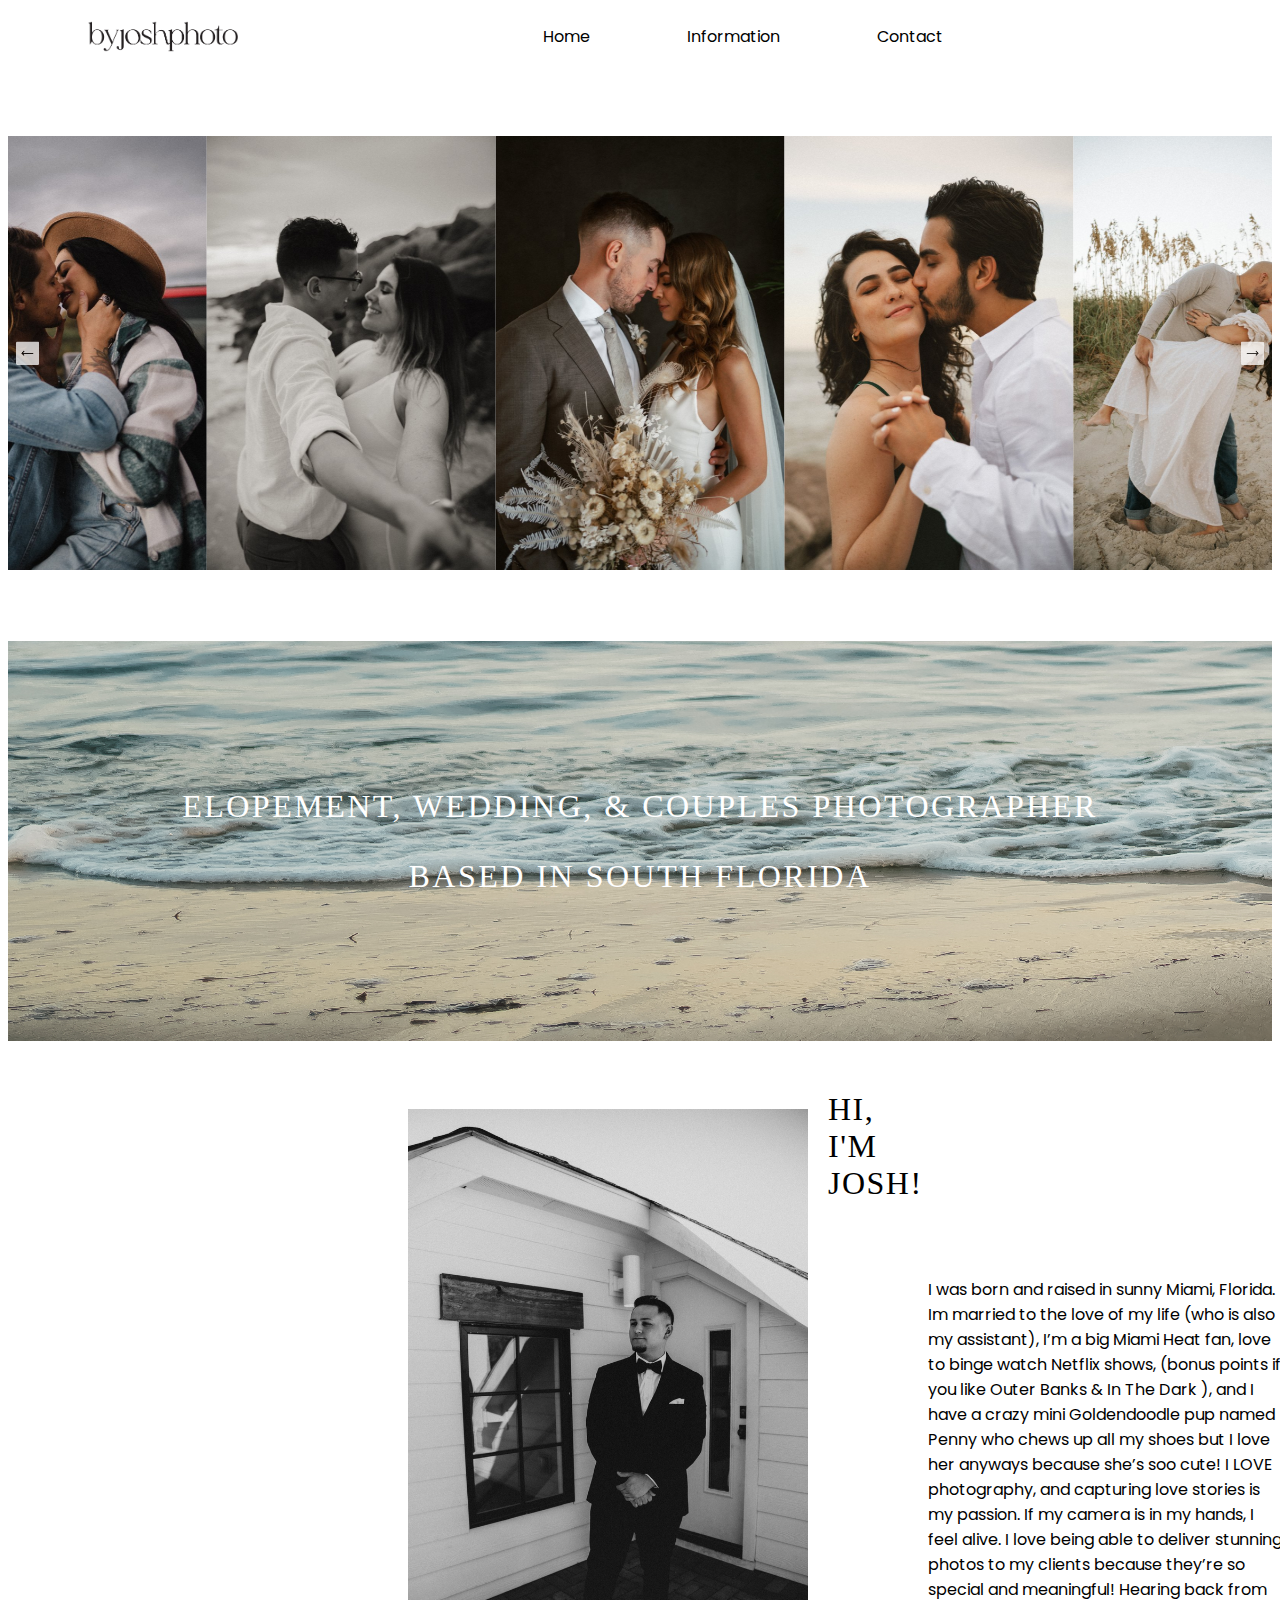
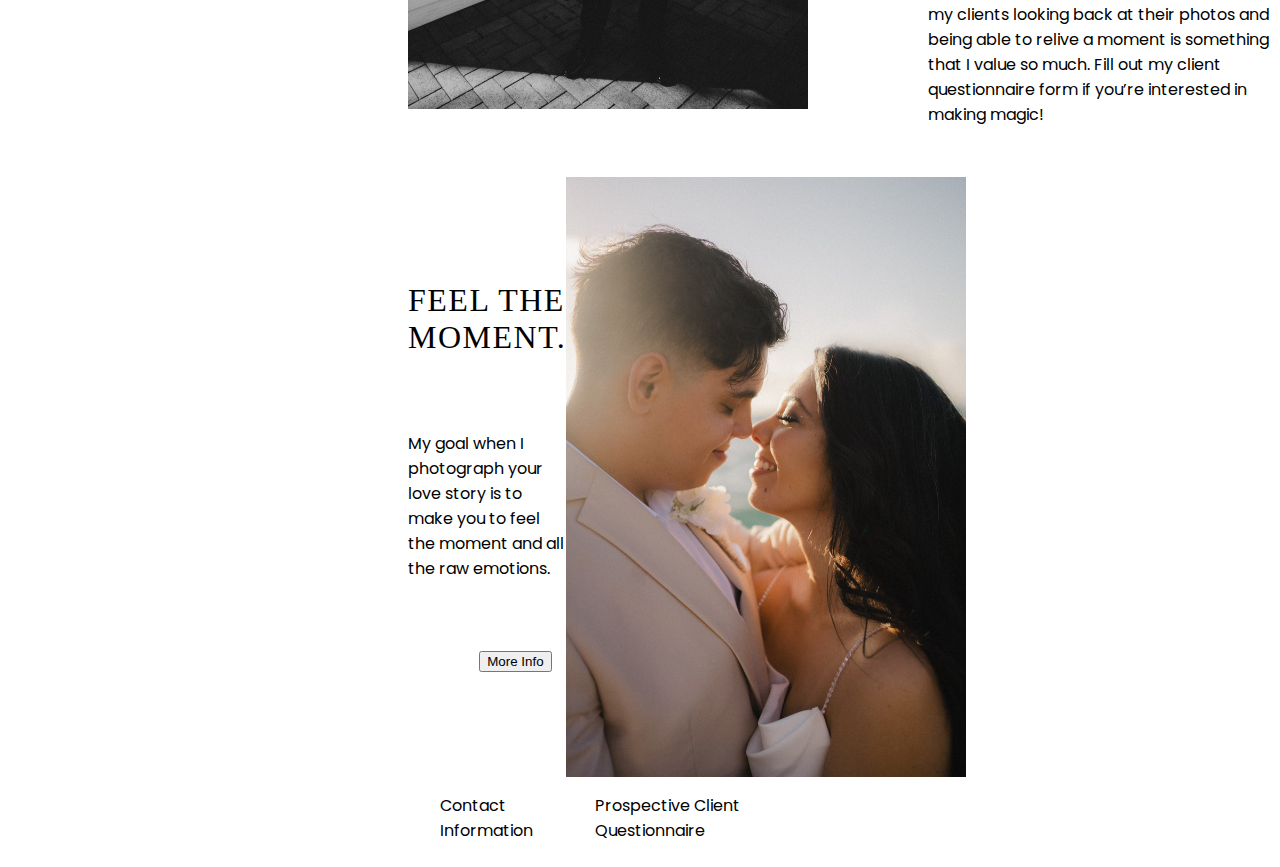
==== html/index.html @ 7a481ea4 "added other pages" ====
<!DOCTYPE html>
<html lang="en">
  <head>
    <title>byjoshphoto</title>
    <meta charset="UTF-8"/>
    <link rel="stylesheet" href="../css/style.css">
  </head>
  <header>
    <div class="nav">
    <img class="logo" src="../byjoshphoto logos/IMG_9912.PNG"/> 
    <div class="navLinks">
    <nav>
        <ul>
            <li><a href="./index.html">Home</a></li>
            <li><a href="./information.html">Information</a></li>
            <li><a href="./contact.html">Contact</a></li>
        </ul>
    </nav>
  </div>
</div>
</header>

<section id="frontPage">
  <h1> <img class="frontPageBackground" src="../byjoshphoto logos/front image.png" alt = "mainpic"></h1>
</section>

<section id="description">
<h2>ELOPEMENT, WEDDING, & COUPLES PHOTOGRAPHER <br> BASED IN SOUTH FLORIDA</h2>
  <img class="ocean" src ="../byjoshphoto logos/BJP07325.jpg" alt ="water"/>
</section>

<div class="aboutMe">
  <div class="centerMe"><img class="me" src="../byjoshphoto logos/me.png"/></div>
  <div class="hiImJosh"><h2>HI, I'M JOSH!</h2>
  <p>I was born and raised in sunny Miami, Florida. Im married to the love of my life (who is also my assistant), I’m a big Miami Heat fan, love to binge watch Netflix shows, (bonus points if you like Outer Banks & In The Dark ), and I have a crazy mini Goldendoodle pup named Penny who chews up all my shoes but I love her anyways because she’s soo cute! I LOVE photography, and capturing love stories is my passion. If my camera is in my hands, I feel alive. I love being able to deliver stunning photos to my clients because they’re so special and meaningful! Hearing back from my clients looking back at their photos and being able to relive a moment is something that I value so much. Fill out my client questionnaire form if you’re interested in making magic!</p>
</div></div>

<div class="ftm">
  <div><h2>FEEL THE MOMENT.</h2>
    <p>My goal when I photograph your love story is to make you to feel the moment and all the raw emotions.</p>
    <a class="removeUnderline" href="../html/information.html">
    <button class="button">More Info</button>
  </a>
  </div>
  <div class="centerRawil"><img class="feelTheMoment" src="../byjoshphoto logos/feel the moment.png"/></div>
  </div>

<div>
  <footer>
    <nav>
      <ul>
        <li><a href="#">Contact Information</a></li>
        <li><a href="#">Prospective Client Questionnaire</a></li>
      </ul>
    </nav>
  </footer>
</div>
</html>
---- css/style.css ----
@import url('https://fonts.googleapis.com/css?family=Poppins');
@import url('https://fonts.googleapis.com/css2?family=Crimson+Text&display=swap');

body {
  font-family: 'Poppins', 'Crimson Text';
}

 header > div {
    padding: 0px 25px 0px 0px;
    display:flex;
    justify-content: space-between;
    align-items: center;
} 

.logo {
    width: 150px;
    margin-left: 80px;
}

  .navLinks {
    margin: 0 auto;
  }

 nav {
    width: 400px;
 }
  
  nav ul {
    list-style: none;
    display: flex;
    justify-content: space-between;
    align-items:center;
    padding-left: 0px;
  }
  
  nav a {
    text-decoration: none;
    color: black;
  }

  .picture {
    width: 98%;
  }

  #frontPage {
    display: flex;
    justify-content: center;
    align-items: center;
    padding-bottom: 50px;
    padding-top: 50px;
  }

  .ocean {
    width: 2700px;
    height: 400px;
    display: flex;
    justify-content: center;
    align-items: center;
  }

  #description {
    display: flex;
    align-items: center;
    justify-content: center;
  }
  
  #description h2 {
    position: absolute;
    z-index: 1;
    color: white;
    font-family: 'Crimson';
    font-size: xx-large;
    font-weight: 100 ;
    letter-spacing: 2.5px;
    line-height: 220%;
    display: flex;
    text-align: center;
  }
  
  #description img {
    position: relative;
    z-index: 0;
  }
  

  .frontPageBackground {
    width:100%;
    display: flex;
    justify-content:center;
    align-items: center;
  }

  .aboutMe {
    display: flex;
    justify-content: space-between;
    align-items: center;
    padding: 50px 100px 0px 400px
  }

  .aboutMe h2 {
    display: flex;
    justify-content: center;
    font-family: 'Crimson';
    letter-spacing: 1.5px;
    font-weight: 350;
    font-size: xx-large;
    margin: 0px 500px 75px 0px;
  }
  
  .me {
    display: block;
    width: 400px; 
    height: 600px; 
    margin-right: 20px; 
  }

  .ftm {
    display: flex;
    justify-content: space-between;
    align-items: center;
    padding: 50px 100px 0px 400px
  }

  .ftm h2 {
    display: flex;
    justify-content: center;
    font-family: 'Crimson';
    letter-spacing: 1.5px;
    font-weight: 350;
    font-size: xx-large;
    margin: 0px 00px 75px 0px;
  }

  .feelTheMoment {
    display: block;
    width: 400px; 
    height: 600px; 
    margin-right: 540px; 
  }

.centerMe {
  display:flex;
  justify-content: center;
  align-items: center;
}

.centerRawil {
  display:flex;
  justify-content: center;
  align-items: center;
}

.aboutMe p {
  display: flex;
  justify-content: center;
  margin: 0px 100px 0px 100px;
  width: 60%; 
}

  footer {
    display: flex;
    justify-content: center;
  }

  .button {
    display: flex;
    justify-content: center;
    margin-left: 45%;
    margin-top: 70px;
    cursor: pointer;
  }

  .removeUnderline {
    text-decoration: none;
  }
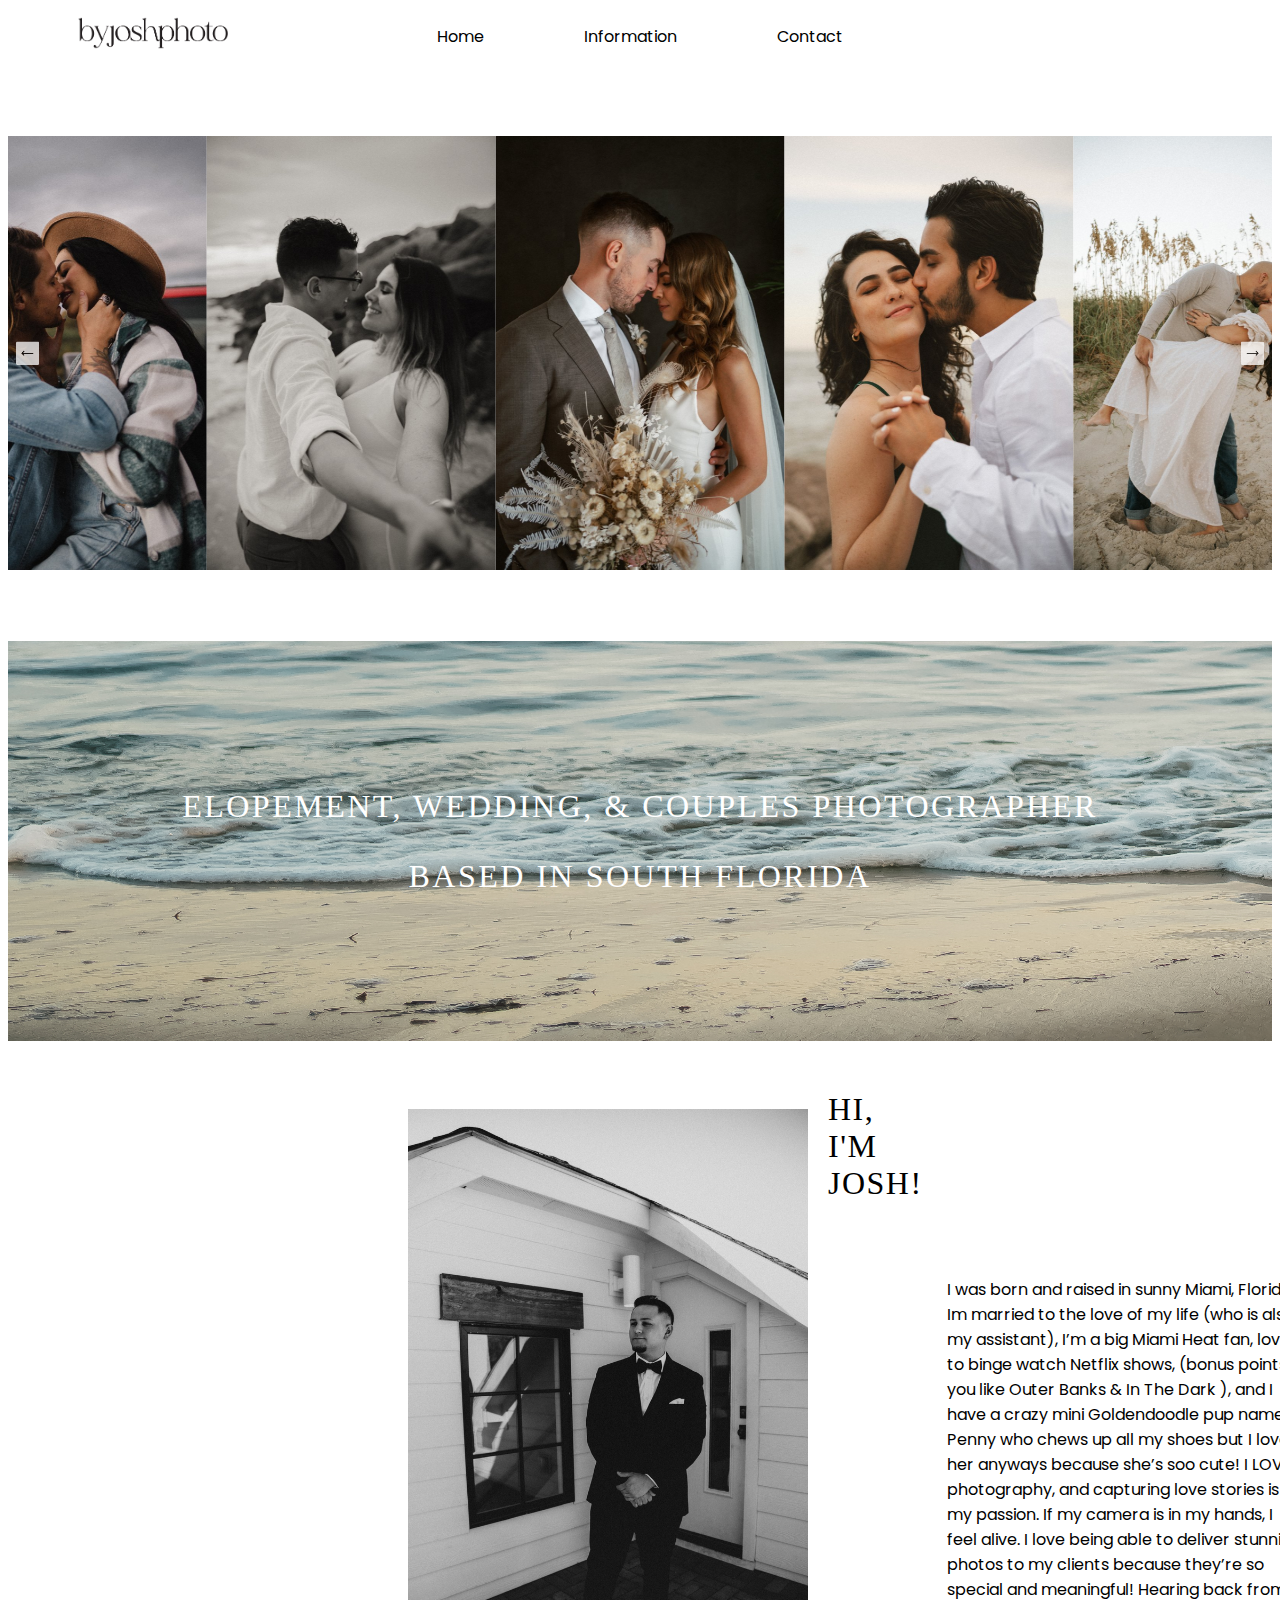
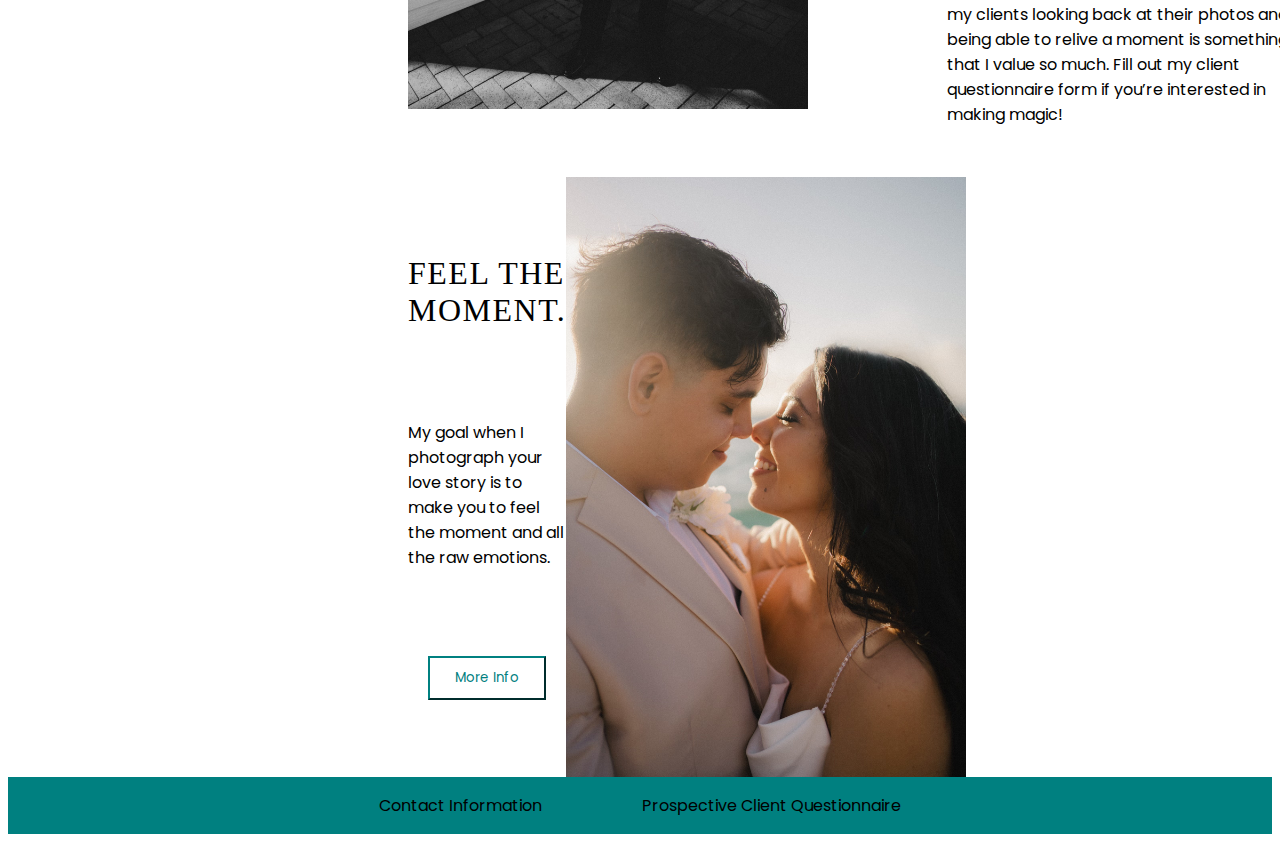
==== commit f326b3f4: "fixed buttons" ====
--- a/html/index.html
+++ b/html/index.html
@@ -6,18 +6,22 @@
     <link rel="stylesheet" href="../css/style.css">
   </head>
   <header>
-    <div class="nav">
-    <img class="logo" src="../byjoshphoto logos/IMG_9912.PNG"/> 
-    <div class="navLinks">
-    <nav>
+
+<div class="navContainer">
+  <div class="logoContainer">
+    <img class="logo" src="../byjoshphoto logos/IMG_9912.PNG"/>
+  </div>
+    <div class="navLinkContainer">
+      <nav>
         <ul>
             <li><a href="./index.html">Home</a></li>
             <li><a href="./information.html">Information</a></li>
             <li><a href="./contact.html">Contact</a></li>
         </ul>
-    </nav>
-  </div>
+      </nav>
+    </div>
 </div>
+
 </header>
 
 <section id="frontPage">
@@ -36,7 +40,7 @@
 </div></div>
 
 <div class="ftm">
-  <div><h2>FEEL THE MOMENT.</h2>
+  <div class="centerFtm"><h2>FEEL THE MOMENT.</h2>
     <p>My goal when I photograph your love story is to make you to feel the moment and all the raw emotions.</p>
     <a class="removeUnderline" href="../html/information.html">
     <button class="button">More Info</button>
--- a/css/style.css
+++ b/css/style.css
@@ -5,38 +5,42 @@
   font-family: 'Poppins', 'Crimson Text';
 }
 
- header > div {
-    padding: 0px 25px 0px 0px;
-    display:flex;
-    justify-content: space-between;
-    align-items: center;
+.logo {
+  width: 150px;
+  margin: 0 0 0 70px;
+}
+
+.navContainer {
+  display: grid;
+  grid-template-columns:1fr;
+  align-items: center;
+}
+
+nav ul {
+  list-style: none;
+  display: flex;
+  justify-content: center;
+  padding: 0;
+}
+
+nav a {
+  text-decoration: none;
+  color: black;
 } 
 
-.logo {
-    width: 150px;
-    margin-left: 80px;
+nav > ul > li {
+  margin: 0 50px;
 }
 
-  .navLinks {
-    margin: 0 auto;
-  }
+.logoContainer {
+  grid-column: 1;
+  grid-row: 1;
+}
 
- nav {
-    width: 400px;
- }
-  
-  nav ul {
-    list-style: none;
-    display: flex;
-    justify-content: space-between;
-    align-items:center;
-    padding-left: 0px;
-  }
-  
-  nav a {
-    text-decoration: none;
-    color: black;
-  }
+.navLinkContainer {
+  grid-column: 1;
+  grid-row: 1;
+}
 
   .picture {
     width: 98%;
@@ -99,7 +103,7 @@
 
   .aboutMe h2 {
     display: flex;
-    justify-content: center;
+    align-items: center;
     font-family: 'Crimson';
     letter-spacing: 1.5px;
     font-weight: 350;
@@ -157,19 +161,28 @@
   width: 60%; 
 }
 
+.centerFtm, .hiImJosh {
+  display: flex;
+  flex-direction: column;
+  align-items: center;
+}
+
   footer {
     display: flex;
     justify-content: center;
+    background-color: teal;
   }
 
   .button {
-    display: flex;
-    justify-content: center;
-    margin-left: 45%;
     margin-top: 70px;
     cursor: pointer;
+    background-color: white;
+    padding: 10px 25px;
+    color: teal;
+    border-color: teal;
+    font-family: 'poppins';
   }
 
   .removeUnderline {
     text-decoration: none;
-  }
+  }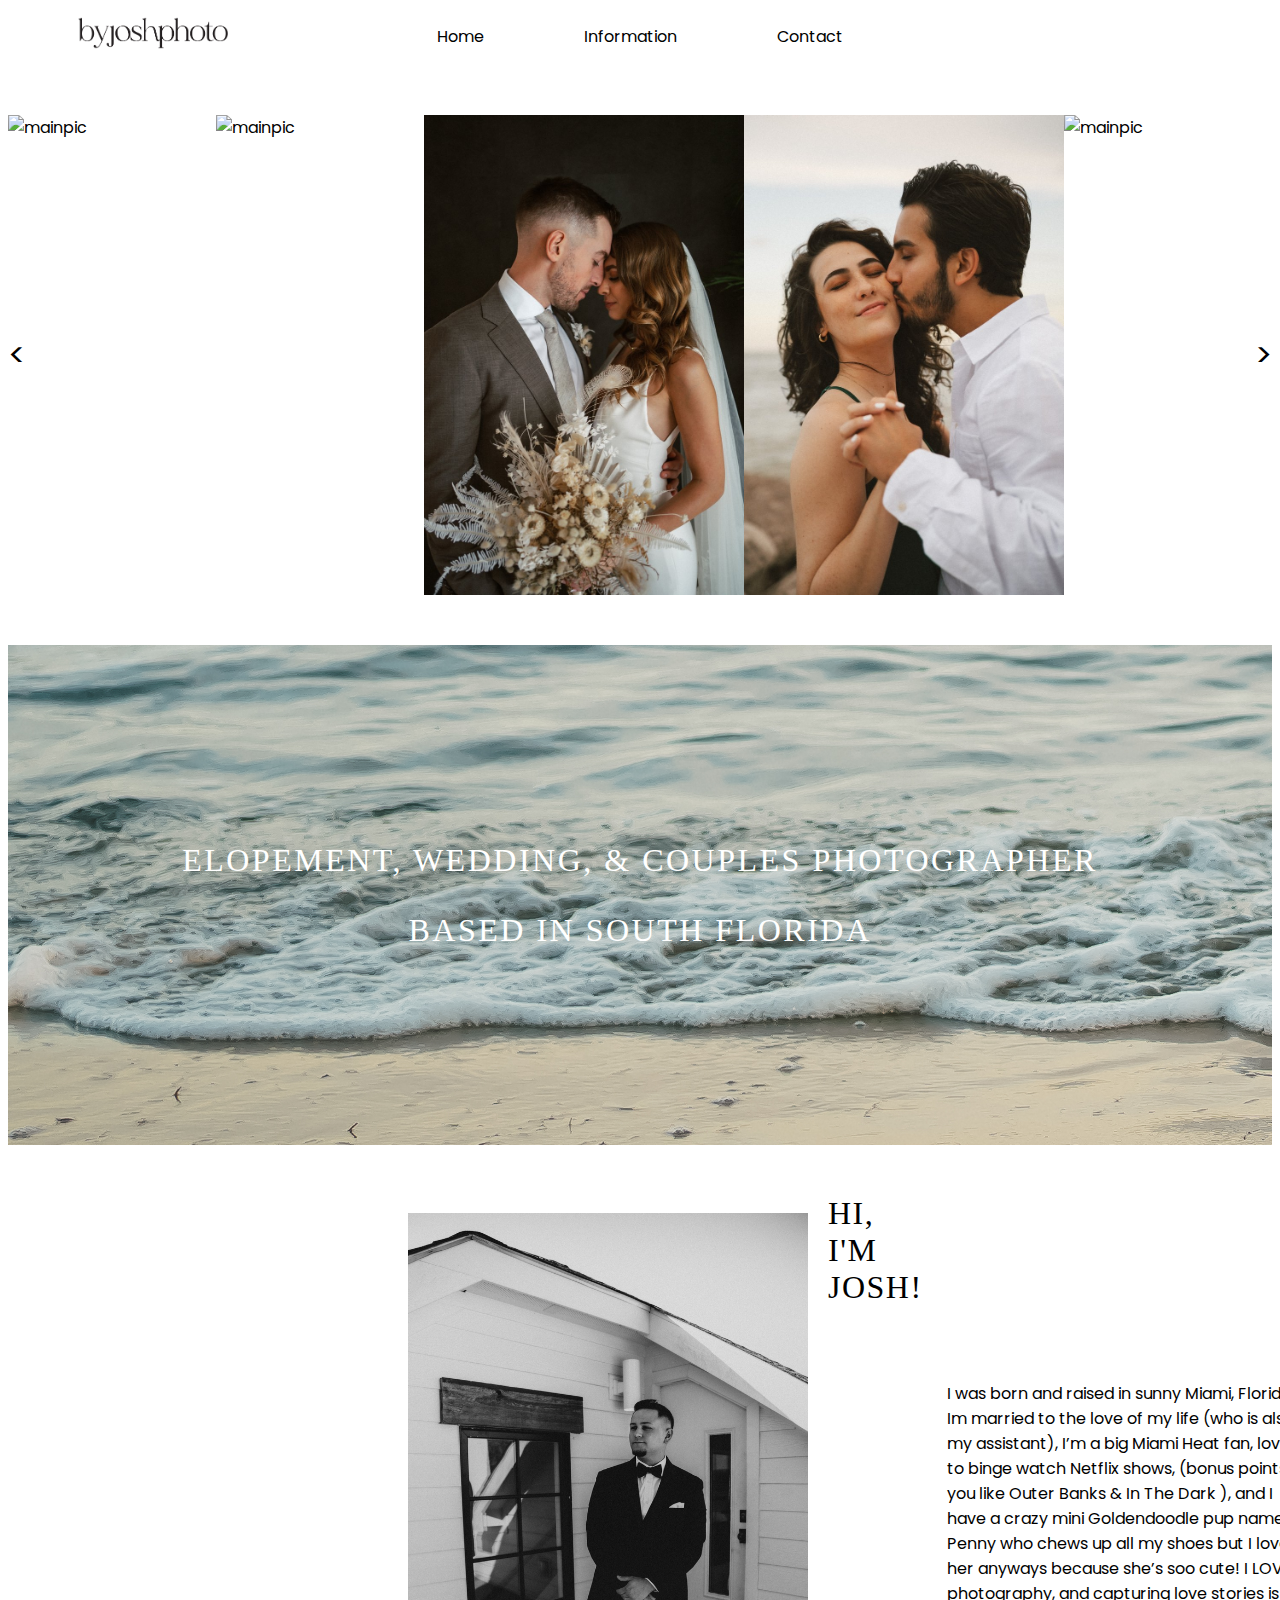
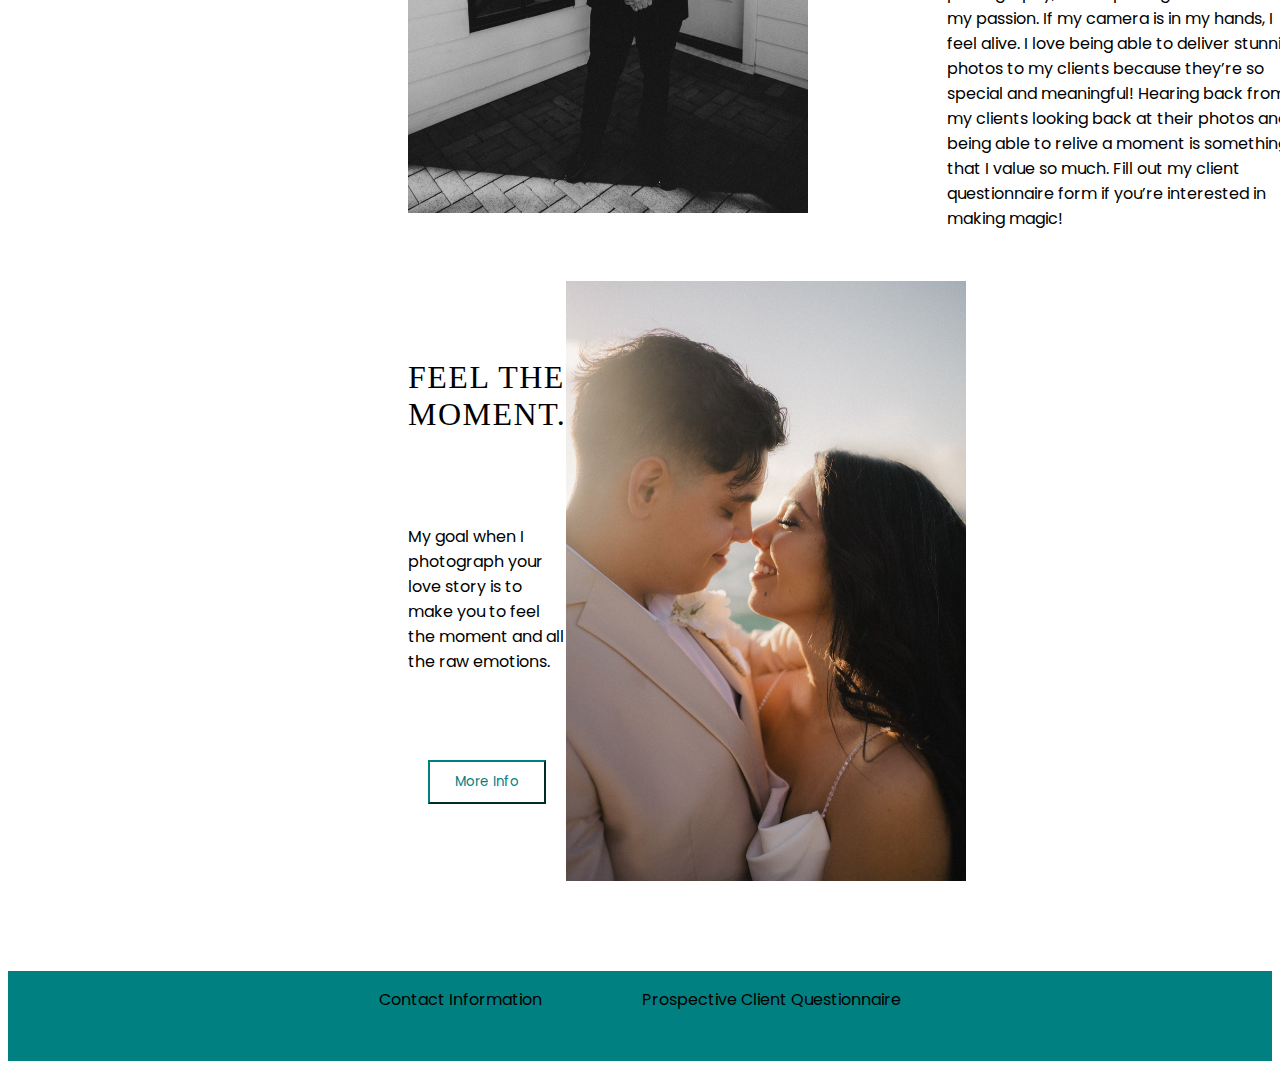
==== commit 2f97cffb: "styling" ====
--- a/html/index.html
+++ b/html/index.html
@@ -1,62 +1,124 @@
 <!DOCTYPE html>
 <html lang="en">
-  <head>
-    <title>byjoshphoto</title>
-    <meta charset="UTF-8"/>
-    <link rel="stylesheet" href="../css/style.css">
-  </head>
-  <header>
+  <body>
+    <head>
+      <title>byjoshphoto</title>
+      <meta charset="UTF-8" />
+      <link rel="stylesheet" href="../css/style.css" />
+    </head>
+    <header>
+      <div class="navContainer">
+        <div class="logoContainer">
+          <img class="logo" src="../byjoshphoto logos/IMG_9912.PNG" />
+        </div>
+        <div class="navLinkContainer">
+          <nav>
+            <ul>
+              <li><a href="./index.html">Home</a></li>
+              <li><a href="./information.html">Information</a></li>
+              <li><a href="./contact.html">Contact</a></li>
+            </ul>
+          </nav>
+        </div>
+      </div>
+    </header>
 
-<div class="navContainer">
-  <div class="logoContainer">
-    <img class="logo" src="../byjoshphoto logos/IMG_9912.PNG"/>
-  </div>
-    <div class="navLinkContainer">
-      <nav>
-        <ul>
-            <li><a href="./index.html">Home</a></li>
-            <li><a href="./information.html">Information</a></li>
-            <li><a href="./contact.html">Contact</a></li>
-        </ul>
-      </nav>
+    <section id="frontPage">
+      <span id="prevArrow">&lt;</span>
+        <img
+          class="frontPageBackground"
+          src="../byjoshphoto logos/blueridge.JPG"
+          alt="mainpic"
+        />
+        <img
+        class="frontPageBackground"
+        src="../byjoshphoto logos/lizandleo.jpg"
+        alt="mainpic"
+      />
+        <img
+          class="frontPageBackground"
+          src="../byjoshphoto logos/jen and ben.jpeg"
+          alt="mainpic"
+        />
+        <img
+          class="frontPageBackground"
+          src="../byjoshphoto logos/josh is amazing.jpeg"
+          alt="mainpic"
+        />
+        <img
+          class="frontPageBackground"
+          src="../byjoshphoto logos/jovi.JPG"
+          alt="mainpic"
+        />
+        <span id="nextArrow">&gt;</span>
+    </section>
+
+    <section id="description">
+      <h2>
+        ELOPEMENT, WEDDING, & COUPLES PHOTOGRAPHER <br />
+        BASED IN SOUTH FLORIDA
+      </h2>
+      <div class="image-container">
+        <img
+          class="ocean"
+          src="../byjoshphoto logos/BJP07325.jpg"
+          alt="water"
+        />
+      </div>
+    </section>
+
+    <div class="aboutMe">
+      <div class="centerMe">
+        <img class="me" src="../byjoshphoto logos/me.png" />
+      </div>
+      <div class="hiImJosh">
+        <h2>HI, I'M JOSH!</h2>
+        <p>
+          I was born and raised in sunny Miami, Florida. Im married to the love
+          of my life (who is also my assistant), I’m a big Miami Heat fan, love
+          to binge watch Netflix shows, (bonus points if you like Outer Banks &
+          In The Dark ), and I have a crazy mini Goldendoodle pup named Penny
+          who chews up all my shoes but I love her anyways because she’s soo
+          cute! I LOVE photography, and capturing love stories is my passion. If
+          my camera is in my hands, I feel alive. I love being able to deliver
+          stunning photos to my clients because they’re so special and
+          meaningful! Hearing back from my clients looking back at their photos
+          and being able to relive a moment is something that I value so much.
+          Fill out my client questionnaire form if you’re interested in making
+          magic!
+        </p>
+      </div>
     </div>
-</div>
 
-</header>
+    <div class="ftm">
+      <div class="centerFtm">
+        <h2>FEEL THE MOMENT.</h2>
+        <p>
+          My goal when I photograph your love story is to make you to feel the
+          moment and all the raw emotions.
+        </p>
+        <a class="removeUnderline" href="../html/information.html">
+          <button class="button">More Info</button>
+        </a>
+      </div>
+      <div class="centerRawil">
+        <img
+          class="feelTheMoment"
+          src="../byjoshphoto logos/feel the moment.png"
+        />
+      </div>
+    </div>
 
-<section id="frontPage">
-  <h1> <img class="frontPageBackground" src="../byjoshphoto logos/front image.png" alt = "mainpic"></h1>
-</section>
-
-<section id="description">
-<h2>ELOPEMENT, WEDDING, & COUPLES PHOTOGRAPHER <br> BASED IN SOUTH FLORIDA</h2>
-  <img class="ocean" src ="../byjoshphoto logos/BJP07325.jpg" alt ="water"/>
-</section>
-
-<div class="aboutMe">
-  <div class="centerMe"><img class="me" src="../byjoshphoto logos/me.png"/></div>
-  <div class="hiImJosh"><h2>HI, I'M JOSH!</h2>
-  <p>I was born and raised in sunny Miami, Florida. Im married to the love of my life (who is also my assistant), I’m a big Miami Heat fan, love to binge watch Netflix shows, (bonus points if you like Outer Banks & In The Dark ), and I have a crazy mini Goldendoodle pup named Penny who chews up all my shoes but I love her anyways because she’s soo cute! I LOVE photography, and capturing love stories is my passion. If my camera is in my hands, I feel alive. I love being able to deliver stunning photos to my clients because they’re so special and meaningful! Hearing back from my clients looking back at their photos and being able to relive a moment is something that I value so much. Fill out my client questionnaire form if you’re interested in making magic!</p>
-</div></div>
-
-<div class="ftm">
-  <div class="centerFtm"><h2>FEEL THE MOMENT.</h2>
-    <p>My goal when I photograph your love story is to make you to feel the moment and all the raw emotions.</p>
-    <a class="removeUnderline" href="../html/information.html">
-    <button class="button">More Info</button>
-  </a>
-  </div>
-  <div class="centerRawil"><img class="feelTheMoment" src="../byjoshphoto logos/feel the moment.png"/></div>
-  </div>
-
-<div>
-  <footer>
-    <nav>
-      <ul>
-        <li><a href="#">Contact Information</a></li>
-        <li><a href="#">Prospective Client Questionnaire</a></li>
-      </ul>
-    </nav>
-  </footer>
-</div>
-</html>+    <div>
+      <footer>
+        <nav>
+          <ul>
+            <li><a href="#">Contact Information</a></li>
+            <li><a href="#">Prospective Client Questionnaire</a></li>
+          </ul>
+        </nav>
+      </footer>
+    </div>
+    <script src="../app.js"></script>
+  </body>
+</html>
--- a/css/style.css
+++ b/css/style.css
@@ -48,8 +48,8 @@
 
   #frontPage {
     display: flex;
-    justify-content: center;
-    align-items: center;
+    flex-direction: row;
+    justify-content: center;
     padding-bottom: 50px;
     padding-top: 50px;
   }
@@ -88,10 +88,55 @@
   
 
   .frontPageBackground {
-    width:100%;
+    width: 25vw;
     display: flex;
     justify-content:center;
     align-items: center;
+  }
+
+  #frontPage {
+    overflow-x: hidden;
+    position: relative;
+  }
+  
+  #prevArrow,
+  #nextArrow {
+    position: absolute;
+    top: 50%;
+    transform: translateY(-50%);
+    font-size: 2rem;
+    cursor: pointer;
+  }
+  
+  #prevArrow {
+    left: 0;
+  }
+  
+  #nextArrow {
+    right: 0;
+  }
+  
+
+  .image-container {
+    width: 100%;
+    height: 500px;
+    overflow: hidden;
+    position: relative;
+  }
+  
+  .image-container img {
+    width: 100%;
+    height: auto;
+    position: absolute;
+    top: 0;
+    left: 0;
+    transition: transform 0.5s ease;
+  }
+  
+  .ocean {
+    width: 100%;
+    height: auto;
+    transition: transform 0.2s ease-out;
   }
 
   .aboutMe {
@@ -171,6 +216,8 @@
     display: flex;
     justify-content: center;
     background-color: teal;
+    height: 10vh;
+    margin-top: 10vh;
   }
 
   .button {
@@ -185,4 +232,10 @@
 
   .removeUnderline {
     text-decoration: none;
+  }
+
+  @media only screen and (max-width: 767px) {
+    h1 {
+      font-size: 2rem;
+    }
   }